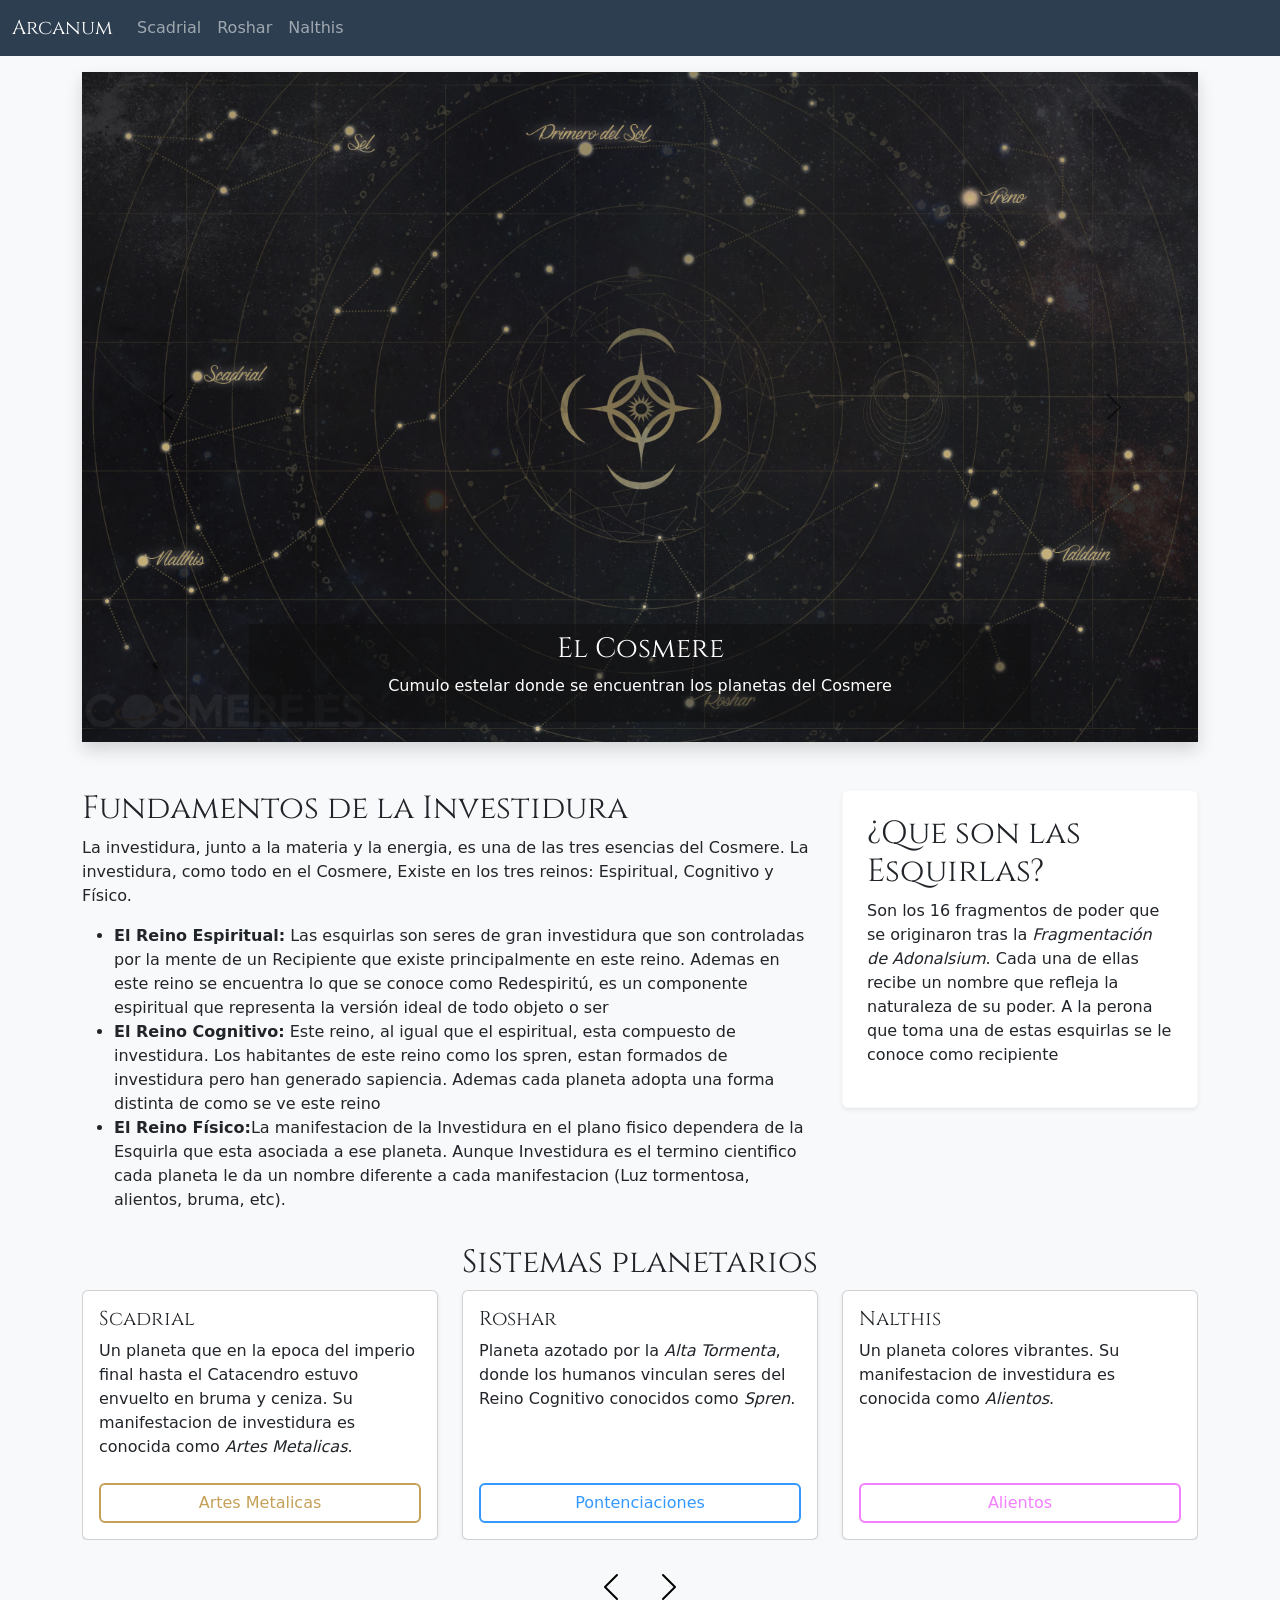
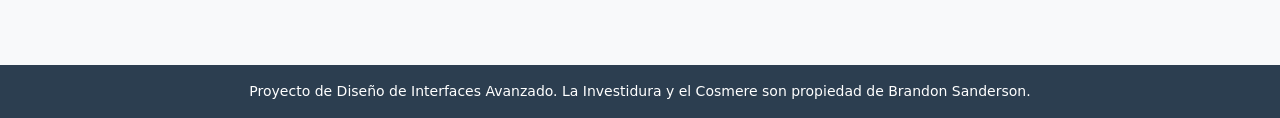
==== index.html @ 8ef8e402 "reestructuracion y descarga de bootstrap y font en local" ====
<!DOCTYPE html>
<html lang="en">

<head>
    <meta charset="UTF-8">
    <meta name="viewport" content="width=device-width, initial-scale=1.0">
    <title>Bootstrap Site</title>
    <link rel="stylesheet" href="css/bootstrap.min.css">
    <link rel="stylesheet" href="css/style.css">
</head>

<body>
    <nav class="navbar navbar-expand-lg navbar-dark bg-cosmere-dark sticky-top" aria-label="Third navbar example">
        <div class="container-fluid"> <a class="navbar-brand font-cinzel" href="#">Arcanum</a>
            <button class="navbar-toggler collapsed" type="button" data-bs-toggle="collapse" data-bs-target="#navbars"
                aria-controls="navbars" aria-expanded="false" aria-label="Toggle navigation">
                <span class="navbar-toggler-icon"></span>
            </button>
            <div class="navbar-collapse collapse" id="navbars">
                <ul class="navbar-nav me-auto mb-2 mb-sm-0">
                    <li class="nav-item"> <a class="nav-link" href="scadrial.html" id="link-scadrial">Scadrial</a> </li>
                    <li class="nav-item"> <a class="nav-link" href="#" id="link-roshar">Roshar</a> </li>
                    <li class="nav-item"> <a class="nav-link" href="#" id="link-nalthis">Nalthis</a> </li>
                </ul>
            </div>
        </div>
    </nav>

    <div class="container mb-5 mt-3">
        <div id="slider1" class="carousel slide shadow carousel-fade" data-bs-ride="carousel">

            <div class="carousel-inner">
                <div class="carousel-item active">
                    <img src="/img/Constelaciones-mundos-cosmere.jpg" class="d-block w-100"
                        alt="Constelaciones de los mundos del Cosmere.">
                    <div class="carousel-caption d-none d-sm-block p-2">
                        <h3 class="font-cinzel">El Cosmere</h3>
                        <p>Cumulo estelar donde se encuentran los planetas del Cosmere</p>
                    </div>
                </div>
                <div class="carousel-item">
                    <img src="/img/Fragmentacion.png" class="d-block w-100" alt="La Fragmentacion de adonalsium.">
                    <div class="carousel-caption d-none d-sm-block p-2">
                        <h3 class="font-cinzel">La Fragmentación</h3>
                        <p>Las 16 esquirlas de Adonalsium</p>
                    </div>
                </div>
            </div>
            <button class="carousel-control-prev" type="button" data-bs-target="#slider1" data-bs-slide="prev">
                <span class="carousel-control-prev-icon" aria-hidden="true"></span>
            </button>

            <button class="carousel-control-next" type="button" data-bs-target="#slider1" data-bs-slide="next">
                <span class="carousel-control-next-icon" aria-hidden="true"></span>
            </button>
        </div>
    </div>

    <div class="container">
        <div class="row">
            <div class="Investidura col-lg-8 col-md-12 col-sm-12">
                <h2 class="font-cinzel">Fundamentos de la Investidura</h2>
                <p>La investidura, junto a la materia y la energia, es una de las tres esencias del Cosmere.
                    La investidura, como todo en el Cosmere, Existe en los tres reinos: Espiritual, Cognitivo y Físico.
                </p>
                <ul>
                    <li><strong>El Reino Espiritual:</strong> Las esquirlas son seres de gran investidura que son
                        controladas
                        por la mente de un Recipiente que existe principalmente en este reino. Ademas en este reino se
                        encuentra
                        lo que se conoce como Redespiritú, es un componente espiritual que representa la versión ideal
                        de
                        todo
                        objeto o ser</li>
                    <li><strong>El Reino Cognitivo:</strong> Este reino, al igual que el espiritual, esta compuesto de
                        investidura. Los habitantes de este reino como los spren, estan formados de investidura pero han
                        generado sapiencia. Ademas cada planeta adopta una forma distinta de como se ve este reino</li>
                    <li><strong>El Reino Físico:</strong>La manifestacion de la Investidura en el plano fisico dependera
                        de
                        la
                        Esquirla que esta asociada a ese planeta.
                        Aunque Investidura es el termino cientifico cada planeta le da un nombre diferente a cada
                        manifestacion
                        (Luz tormentosa, alientos, bruma, etc).</li>
                </ul>
            </div>
            <div class="Esquirlas col-lg-4 col-md-12 col-sm-12">
                <div class="p-4 bg-white rounded shadow-sm border border-light">
                    <h2 class="font-cinzel">¿Que son las Esquirlas?</h2>
                    <p>Son los 16 fragmentos de poder que se originaron tras la <em>Fragmentación de Adonalsium</em>.
                        Cada una de ellas recibe un nombre que refleja la naturaleza de su poder. A la perona que toma
                        una de estas esquirlas se le conoce como recipiente</p>
                </div>
            </div>
        </div>
    </div>
    <div class="container mt-3">
        <h2 class="font-cinzel d-flex justify-content-center">Sistemas planetarios</h2>

        <div id="slider2" class="carousel carousel-fade d-none d-md-block" data-bs-interval="false">


            <div class="carousel-inner">
                <div class="carousel-item active">
                    <div class="row">
                        <div class="col-4">
                            <div class="card h-100 shadow-sm">
                                <div class="card-body">
                                    <h5 class="card-title font-cinzel">Scadrial</h5>
                                    <p class="card-text">Un planeta que en la epoca del imperio final hasta el
                                        Catacendro estuvo envuelto en bruma y ceniza. Su manifestacion de
                                        investidura es conocida como <em>Artes Metalicas</em>.</p>
                                </div>
                                <div class="card-footer bg-transparent border-top-0 pb-3">
                                    <a href="scadrial.html" class="btn btn-scadrial-outline w-100">Artes Metalicas</a>
                                </div>
                            </div>
                        </div>
                        <div class="col-4">
                            <div class="card h-100 shadow-sm">
                                <div class="card-body">
                                    <h5 class="card-title font-cinzel">Roshar</h5>
                                    <p class="card-text">Planeta azotado por la <em>Alta Tormenta</em>, donde los
                                        humanos vinculan seres del Reino Cognitivo conocidos como <em>Spren</em>.
                                    </p>
                                </div>
                                <div class="card-footer bg-transparent border-top-0 pb-3">
                                    <a href="#" class="btn btn-roshar-outline w-100">Pontenciaciones</a>
                                </div>
                            </div>
                        </div>
                        <div class="col-4">
                            <div class="card h-100 shadow-sm">
                                <div class="card-body">
                                    <h5 class="card-title font-cinzel">Nalthis</h5>
                                    <p class="card-text">Un planeta colores vibrantes. Su manifestacion de
                                        investidura es conocida como <em>Alientos</em>.</p>
                                </div>
                                <div class="card-footer bg-transparent border-top-0 pb-3">
                                    <a href="#" class="btn btn-nalthis-outline w-100"><span>Alientos</span></a>
                                </div>
                            </div>
                        </div>
                    </div>
                </div>
            </div>
        </div>

        <div class="d-md-flex d-none justify-content-center mt-4 mb-3">
            <button class="btn mr-2" type="button" data-bs-target="#slider2" data-bs-slide="prev">
                <span class="carousel-control-prev-icon" aria-hidden="true"></span>
            </button>
            <button class="btn ml-2" type="button" data-bs-target="#slider2" data-bs-slide="next">
                <span class="carousel-control-next-icon" aria-hidden="true"></span>
            </button>
        </div>

        <div id="slider3" class="carousel carousel-fade d-md-none d-block" data-bs-interval="false">


            <div class="carousel-inner">
                <div class="carousel-item active">
                    <div class="row">
                        <div class="col-12">
                            <div class="card h-100 shadow-sm">
                                <div class="card-body card-body-planetas">
                                    <h5 class="card-title font-cinzel">Scadrial</h5>
                                    <p class="card-text">Un planeta que en la epoca del imperio final hasta el
                                        Catacendro estuvo envuelto en bruma y ceniza. Su manifestacion de
                                        investidura es conocida como <em>Artes Metalicas</em>.</p>
                                </div>
                                <div class="card-footer bg-transparent border-top-0 pb-3">
                                    <a href="scadrial.html" class="btn btn-scadrial-outline w-100">Artes Metalicas</a>
                                </div>
                            </div>
                        </div>
                    </div>
                </div>
                <div class="carousel-item">
                    <div class="row">
                        <div class="col-12">
                            <div class="card h-100 shadow-sm">
                                <div class="card-body card-body-planetas">
                                    <h5 class="card-title font-cinzel">Nalthis</h5>
                                    <p class="card-text">Un planeta colores vibrantes. Su manifestacion de
                                        investidura es conocida como <em>Alientos</em>.</p>
                                </div>
                                <div class="card-footer bg-transparent border-top-0 pb-3">
                                    <a href="#" class="btn btn-nalthis-outline w-100"><span>Alientos</span></a>
                                </div>
                            </div>
                        </div>
                    </div>
                </div>
                <div class="carousel-item">
                    <div class="row">
                        <div class="col-12">
                            <div class="card h-100 shadow-sm">
                                <div class="card-body card-body-planetas">
                                    <h5 class="card-title font-cinzel">Roshar</h5>
                                    <p class="card-text">Planeta azotado por la <em>Alta Tormenta</em>, donde los
                                        humanos vinculan seres del Reino Cognitivo conocidos como <em>Spren</em>.
                                    </p>
                                </div>
                                <div class="card-footer bg-transparent border-top-0 pb-3">
                                    <a href="#" class="btn btn-roshar-outline w-100">Pontenciaciones</a>
                                </div>
                            </div>
                        </div>
                    </div>
                </div>
            </div>

        </div>
        <div class="d-flex d-md-none justify-content-center mt-4 mb-3">
            <button class="btn mr-2" type="button" data-bs-target="#slider3" data-bs-slide="prev">
                <span class="carousel-control-prev-icon" aria-hidden="true"></span>
                <span class="visually-hidden">Anterior</span>
            </button>
            <button class="btn ml-2" type="button" data-bs-target="#slider3" data-bs-slide="next">
                <span class="carousel-control-next-icon" aria-hidden="true"></span>
                <span class="visually-hidden">Siguiente</span>
            </button>
        </div>
    </div>



    <script src="js/bootstrap.bundle.min.js"></script>
</body>
<footer class="bg-cosmere-dark text-white text-center py-3 mt-5">
    <div class="container">
        <p class="mb-0 small">Proyecto de Diseño de Interfaces Avanzado. La Investidura y el Cosmere son propiedad de
            Brandon Sanderson.</p>
    </div>
</footer>

</html>
---- css/style.css ----
:root{
    --bg-dark-void: #050811; /* Fondo muy oscuro, como la noche en Scadrial */
    --bg-panel: #111a2e;     /* Azul profundo para el contenedor */
    --text-main: #e0e6ed;    /* Gris claro para legibilidad en textos largos */
    --gold-metal: #C5A059;   /* Dorado cobrizo apagado */
    --copper-metal: #b87333; /* Color cobre */
    --steel-blue: #5bc0be;
    --roshar-stormlight: #3399ff;
    --bg-body: #f8f9fa;
    --nalthis: #F47FFF;
    --cosmere-dark: #2C3E50;
}

@font-face {
    font-family: 'CinzelLocal'; /* Le damos un nombre interno */
    src: url('fonts/Cinzel-Regular.ttf') format('truetype');
    font-weight: normal;
    font-style: normal;
}

/* Declarar Cinzel Negrita (Bold) */
@font-face {
    font-family: 'CinzelLocal';
    src: url('fonts/Cinzel-Bold.ttf') format('truetype');
    font-weight: bold;
    font-style: normal;
}

.font-cinzel {
    font-family: 'CinzelLocal';
}

.navbar-nav .nav-link:hover {
    transition: all 0.4s ease;
    background-color: rgba(255, 255, 255, 0.1) !important;
    /* Un fondo suave para resaltar */
    border-radius: 5px;
}

.carousel-control-next-icon,
.carousel-control-prev-icon {
    filter: invert(1); /* Invierte los colores (de blanco a negro) */
}

button:focus,
button:active,
.btn:focus,
.btn:active {
    outline: none !important;
    box-shadow: none !important;
}

.bg-cosmere-dark {
    background: var(--cosmere-dark);
}

.color-cosmere-dark {
    color: var(--cosmere-dark)
}

body {
    background: var(--bg-body);
}

/* Hover específico para Scadrial (Azul metálico) */
#link-scadrial:hover {
    color: var(--gold-metal) !important;

}

/* Hover específico para Roshar (Rojo tormenta) */
#link-roshar:hover {
    color: var(--roshar-stormlight) !important;

}

/* Hover específico para Nalthis (Multicolor/Arcoíris) */
#link-nalthis:hover {
    color: var(--nalthis) !important;

}

.btn-scadrial-outline {
    border: 2px solid var(--gold-metal);
    color: var(--gold-metal);
}

.btn-roshar-outline {
    border: 2px solid var(--roshar-stormlight);
    color: var(--roshar-stormlight);
}

.btn-nalthis-outline {
    /* 1. Definimos un borde sólido pero transparente */
    border: 2px solid var(--nalthis);
    color: var(--nalthis)
}

.btn-scadrial-outline:hover {
    background: var(--gold-metal);
    color: var(--text-main);
}

.btn-roshar-outline:hover {
    background: var(--roshar-stormlight);
    color: var(--text-main);
}

.btn-nalthis-outline:hover {
    background: var(--nalthis);
    color: var(--text-main);
}

.carousel-caption {
    background: rgba(15, 15, 15, 0.5);
}

.card-body-planetas{
    min-height: 160px;
}

.h1-scadrial, .h2-scadrial, .h3-scadrial {
    font-family: 'Cinzel', serif;
    color: var(--gold-metal);
    text-transform: uppercase;
    letter-spacing: 2px;
    position: relative;
    padding-bottom: 15px;
    display: flex;
    justify-content: center;
    text-align: center;
}

.h1-scadrial::after, .h2-scadrial::after {
    content: "";
    position: absolute;
    bottom: 0;
    width: 50%; /* Se adapta a la pantalla */
    max-width: 300px; /* Pero no crece infinitamente */
    height: 2px; /* Más fino, más elegante */
    background: linear-gradient(90deg, transparent, var(--copper-metal), transparent); /* Efecto difuminado */
}

.rueda-wrapper {
    position: relative;
    max-width: 500px; /* Límite para que no sea gigante en PC */
    width: 100%; /* Ajuste perfecto en móviles */
    margin: auto;
}

.rueda-bg {
    display: block;
    width: 100%;
    height: auto;
    filter: drop-shadow(0px 0px 15px rgba(197, 160, 89, 0.15)); /* Ligero resplandor a la imagen */
}

.svg-interactiva {
    position: absolute;
    top: 0;
    left: 0;
    width: 100%;
    height: 100%;
}

/* Piezas interactivas del SVG */
.metal-path {
    fill: rgba(255, 255, 255, 0);
    stroke: transparent;
    stroke-width: 2;
    cursor: pointer;
    transition: all 0.4s ease; /* Transición más fluida */
}

.metal-path:hover {
    fill: rgba(197, 160, 89, 0.2); /* Brillo con el nuevo color oro */
    stroke: var(--gold-metal);
}

.metal-path.active {
    fill: rgba(197, 160, 89, 0.4);
    stroke: var(--gold-metal);
    filter: drop-shadow(0px 0px 8px var(--gold-metal)); /* El metal activo brilla */
}

/* Tarjeta de Información Personalizada (Reemplaza a Bootstrap) */
.info-metal-card {
    background: rgba(10, 15, 30, 0.8);
    border: 1px solid rgba(197, 160, 89, 0.3);
    border-radius: 8px;
    padding: 30px;
    margin: 40px auto;
    max-width: 600px;
    box-shadow: inset 0 0 20px rgba(0, 0, 0, 0.5), 0 5px 15px rgba(0, 0, 0, 0.3);
    backdrop-filter: blur(5px); /* Efecto cristal oscuro */
    transition: all 0.3s ease;
}

.info-metal-card #metal-nombre {
    color: var(--gold-metal);
    font-size: 1.8rem;
}

.info-metal-card #metal-descripcion {
    font-size: 1.15rem;
    color: #e0e6ed;
    font-style: italic; /* Un toque de "libro de registro" */
    text-align: center;
}

.divisor-oro {
    height: 1px;
    width: 80%;
    margin: 15px auto;
    background: linear-gradient(90deg, transparent, rgba(197, 160, 89, 0.5), transparent);
}
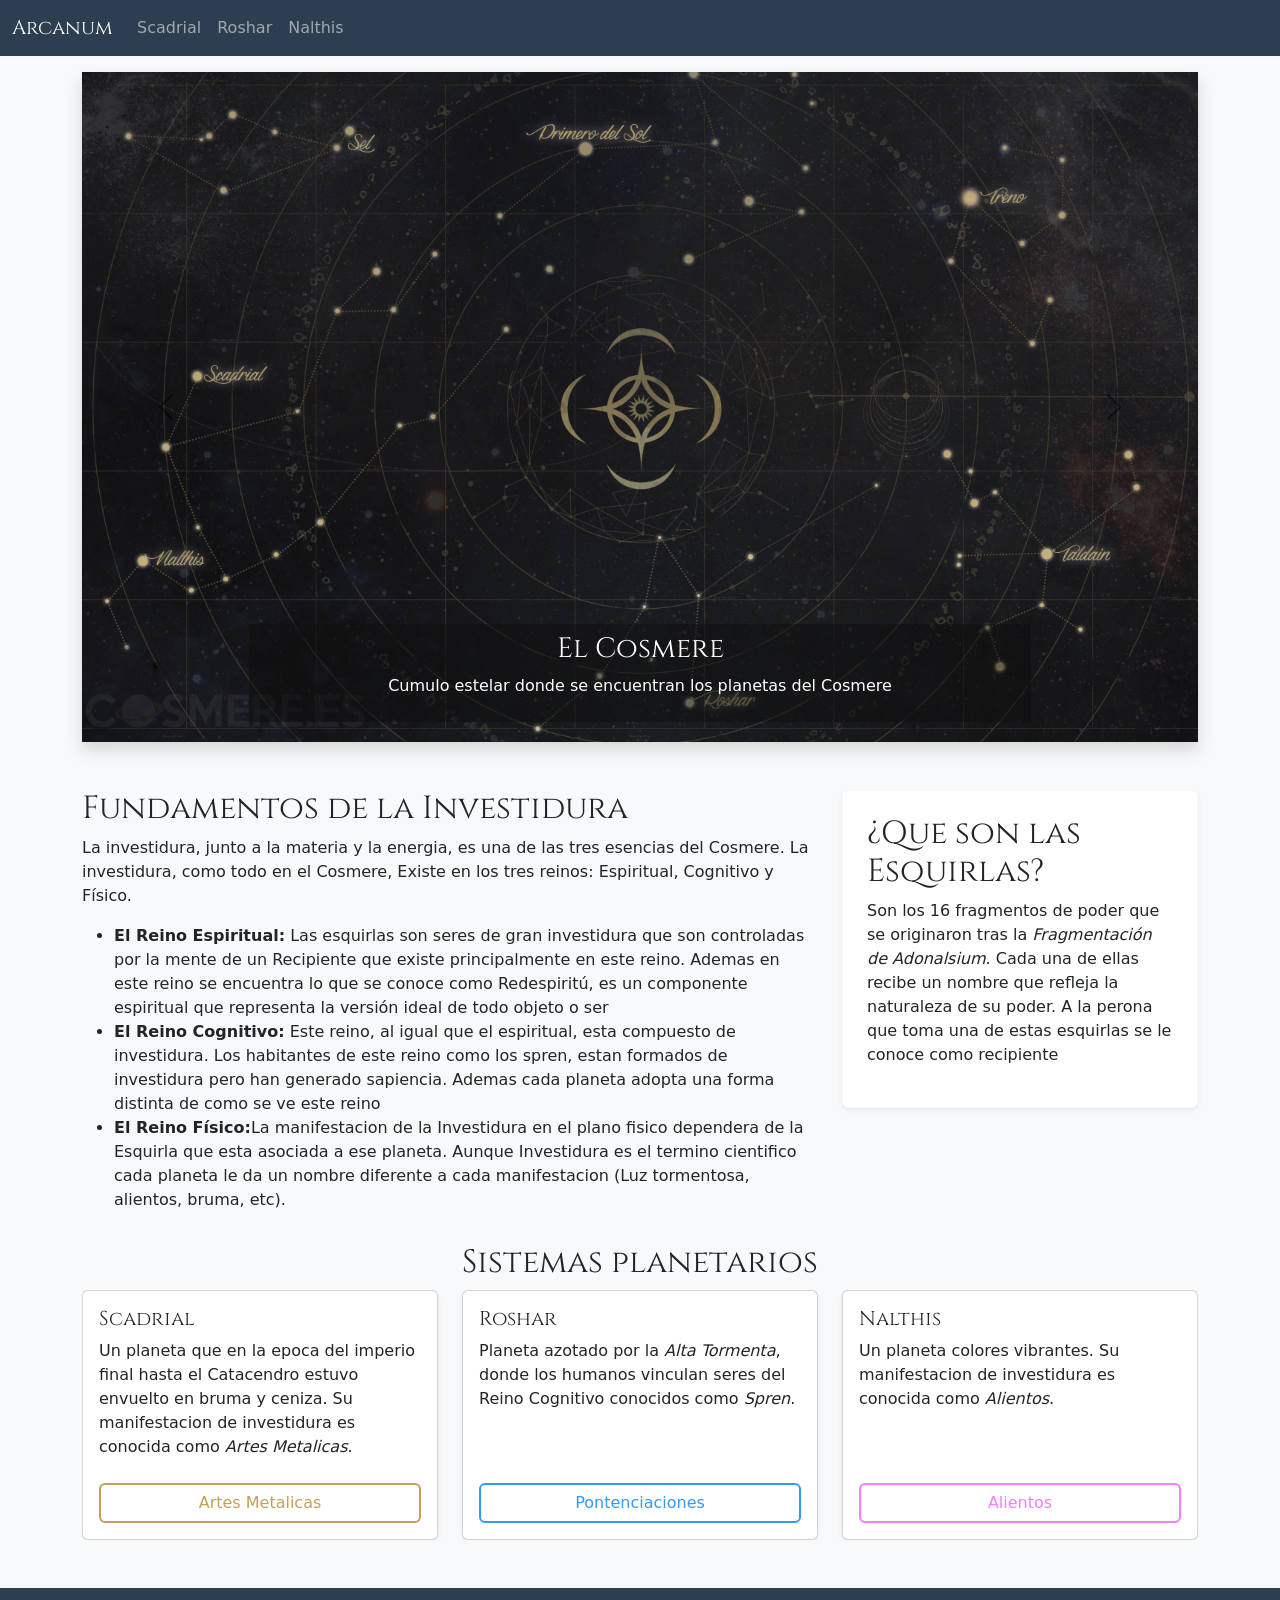
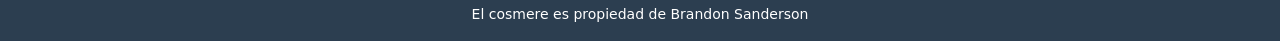
==== commit 93519cfd: "finalizar scadrial, nalthis completo, primeros avances roshar" ====
--- a/index.html
+++ b/index.html
@@ -20,7 +20,7 @@
                 <ul class="navbar-nav me-auto mb-2 mb-sm-0">
                     <li class="nav-item"> <a class="nav-link" href="scadrial.html" id="link-scadrial">Scadrial</a> </li>
                     <li class="nav-item"> <a class="nav-link" href="#" id="link-roshar">Roshar</a> </li>
-                    <li class="nav-item"> <a class="nav-link" href="#" id="link-nalthis">Nalthis</a> </li>
+                    <li class="nav-item"> <a class="nav-link" href="nalthis.html" id="link-nalthis">Nalthis</a> </li>
                 </ul>
             </div>
         </div>
@@ -31,7 +31,7 @@
 
             <div class="carousel-inner">
                 <div class="carousel-item active">
-                    <img src="/img/Constelaciones-mundos-cosmere.jpg" class="d-block w-100"
+                    <img src="img/Constelaciones-mundos-cosmere.jpg" class="d-block w-100"
                         alt="Constelaciones de los mundos del Cosmere.">
                     <div class="carousel-caption d-none d-sm-block p-2">
                         <h3 class="font-cinzel">El Cosmere</h3>
@@ -39,7 +39,7 @@
                     </div>
                 </div>
                 <div class="carousel-item">
-                    <img src="/img/Fragmentacion.png" class="d-block w-100" alt="La Fragmentacion de adonalsium.">
+                    <img src="img/Fragmentacion.png" class="d-block w-100" alt="La Fragmentacion de adonalsium.">
                     <div class="carousel-caption d-none d-sm-block p-2">
                         <h3 class="font-cinzel">La Fragmentación</h3>
                         <p>Las 16 esquirlas de Adonalsium</p>
@@ -137,24 +137,14 @@
                                         investidura es conocida como <em>Alientos</em>.</p>
                                 </div>
                                 <div class="card-footer bg-transparent border-top-0 pb-3">
-                                    <a href="#" class="btn btn-nalthis-outline w-100"><span>Alientos</span></a>
-                                </div>
-                            </div>
-                        </div>
-                    </div>
-                </div>
-            </div>
-        </div>
-
-        <div class="d-md-flex d-none justify-content-center mt-4 mb-3">
-            <button class="btn mr-2" type="button" data-bs-target="#slider2" data-bs-slide="prev">
-                <span class="carousel-control-prev-icon" aria-hidden="true"></span>
-            </button>
-            <button class="btn ml-2" type="button" data-bs-target="#slider2" data-bs-slide="next">
-                <span class="carousel-control-next-icon" aria-hidden="true"></span>
-            </button>
-        </div>
-
+                                    <a href="nalthis.html" class="btn btn-nalthis-outline w-100"><span>Alientos</span></a>
+                                </div>
+                            </div>
+                        </div>
+                    </div>
+                </div>
+            </div>
+        </div>
         <div id="slider3" class="carousel carousel-fade d-md-none d-block" data-bs-interval="false">
 
 
@@ -230,8 +220,7 @@
 </body>
 <footer class="bg-cosmere-dark text-white text-center py-3 mt-5">
     <div class="container">
-        <p class="mb-0 small">Proyecto de Diseño de Interfaces Avanzado. La Investidura y el Cosmere son propiedad de
-            Brandon Sanderson.</p>
+        <p class="mb-0 small">El cosmere es propiedad de Brandon Sanderson</p>
     </div>
 </footer>
 
--- a/css/style.css
+++ b/css/style.css
@@ -1,24 +1,23 @@
 :root{
-    --bg-dark-void: #050811; /* Fondo muy oscuro, como la noche en Scadrial */
-    --bg-panel: #111a2e;     /* Azul profundo para el contenedor */
-    --text-main: #e0e6ed;    /* Gris claro para legibilidad en textos largos */
-    --gold-metal: #C5A059;   /* Dorado cobrizo apagado */
-    --copper-metal: #b87333; /* Color cobre */
+    --bg-dark-void: #050811;
+    --bg-panel: #111a2e;
+    --gold-metal: #C5A059;
+    --copper-metal: #b87333;
     --steel-blue: #5bc0be;
     --roshar-stormlight: #3399ff;
     --bg-body: #f8f9fa;
-    --nalthis: #F47FFF;
+    --hx-nalthis: #F47FFF;
+    --sub-nalthis: #cd42da;
     --cosmere-dark: #2C3E50;
 }
 
 @font-face {
-    font-family: 'CinzelLocal'; /* Le damos un nombre interno */
+    font-family: 'CinzelLocal';
     src: url('fonts/Cinzel-Regular.ttf') format('truetype');
     font-weight: normal;
     font-style: normal;
 }
 
-/* Declarar Cinzel Negrita (Bold) */
 @font-face {
     font-family: 'CinzelLocal';
     src: url('fonts/Cinzel-Bold.ttf') format('truetype');
@@ -33,13 +32,12 @@
 .navbar-nav .nav-link:hover {
     transition: all 0.4s ease;
     background-color: rgba(255, 255, 255, 0.1) !important;
-    /* Un fondo suave para resaltar */
     border-radius: 5px;
 }
 
 .carousel-control-next-icon,
 .carousel-control-prev-icon {
-    filter: invert(1); /* Invierte los colores (de blanco a negro) */
+    filter: invert(1); 
 }
 
 button:focus,
@@ -62,21 +60,21 @@
     background: var(--bg-body);
 }
 
-/* Hover específico para Scadrial (Azul metálico) */
+
 #link-scadrial:hover {
     color: var(--gold-metal) !important;
 
 }
 
-/* Hover específico para Roshar (Rojo tormenta) */
+
 #link-roshar:hover {
     color: var(--roshar-stormlight) !important;
 
 }
 
-/* Hover específico para Nalthis (Multicolor/Arcoíris) */
+
 #link-nalthis:hover {
-    color: var(--nalthis) !important;
+    color: var(--hx-nalthis) !important;
 
 }
 
@@ -91,9 +89,8 @@
 }
 
 .btn-nalthis-outline {
-    /* 1. Definimos un borde sólido pero transparente */
-    border: 2px solid var(--nalthis);
-    color: var(--nalthis)
+    border: 2px solid var(--hx-nalthis);
+    color: var(--hx-nalthis)
 }
 
 .btn-scadrial-outline:hover {
@@ -107,7 +104,7 @@
 }
 
 .btn-nalthis-outline:hover {
-    background: var(--nalthis);
+    background: var(--hx-nalthis);
     color: var(--text-main);
 }
 
@@ -119,98 +116,3 @@
     min-height: 160px;
 }
 
-.h1-scadrial, .h2-scadrial, .h3-scadrial {
-    font-family: 'Cinzel', serif;
-    color: var(--gold-metal);
-    text-transform: uppercase;
-    letter-spacing: 2px;
-    position: relative;
-    padding-bottom: 15px;
-    display: flex;
-    justify-content: center;
-    text-align: center;
-}
-
-.h1-scadrial::after, .h2-scadrial::after {
-    content: "";
-    position: absolute;
-    bottom: 0;
-    width: 50%; /* Se adapta a la pantalla */
-    max-width: 300px; /* Pero no crece infinitamente */
-    height: 2px; /* Más fino, más elegante */
-    background: linear-gradient(90deg, transparent, var(--copper-metal), transparent); /* Efecto difuminado */
-}
-
-.rueda-wrapper {
-    position: relative;
-    max-width: 500px; /* Límite para que no sea gigante en PC */
-    width: 100%; /* Ajuste perfecto en móviles */
-    margin: auto;
-}
-
-.rueda-bg {
-    display: block;
-    width: 100%;
-    height: auto;
-    filter: drop-shadow(0px 0px 15px rgba(197, 160, 89, 0.15)); /* Ligero resplandor a la imagen */
-}
-
-.svg-interactiva {
-    position: absolute;
-    top: 0;
-    left: 0;
-    width: 100%;
-    height: 100%;
-}
-
-/* Piezas interactivas del SVG */
-.metal-path {
-    fill: rgba(255, 255, 255, 0);
-    stroke: transparent;
-    stroke-width: 2;
-    cursor: pointer;
-    transition: all 0.4s ease; /* Transición más fluida */
-}
-
-.metal-path:hover {
-    fill: rgba(197, 160, 89, 0.2); /* Brillo con el nuevo color oro */
-    stroke: var(--gold-metal);
-}
-
-.metal-path.active {
-    fill: rgba(197, 160, 89, 0.4);
-    stroke: var(--gold-metal);
-    filter: drop-shadow(0px 0px 8px var(--gold-metal)); /* El metal activo brilla */
-}
-
-/* Tarjeta de Información Personalizada (Reemplaza a Bootstrap) */
-.info-metal-card {
-    background: rgba(10, 15, 30, 0.8);
-    border: 1px solid rgba(197, 160, 89, 0.3);
-    border-radius: 8px;
-    padding: 30px;
-    margin: 40px auto;
-    max-width: 600px;
-    box-shadow: inset 0 0 20px rgba(0, 0, 0, 0.5), 0 5px 15px rgba(0, 0, 0, 0.3);
-    backdrop-filter: blur(5px); /* Efecto cristal oscuro */
-    transition: all 0.3s ease;
-}
-
-.info-metal-card #metal-nombre {
-    color: var(--gold-metal);
-    font-size: 1.8rem;
-}
-
-.info-metal-card #metal-descripcion {
-    font-size: 1.15rem;
-    color: #e0e6ed;
-    font-style: italic; /* Un toque de "libro de registro" */
-    text-align: center;
-}
-
-.divisor-oro {
-    height: 1px;
-    width: 80%;
-    margin: 15px auto;
-    background: linear-gradient(90deg, transparent, rgba(197, 160, 89, 0.5), transparent);
-}
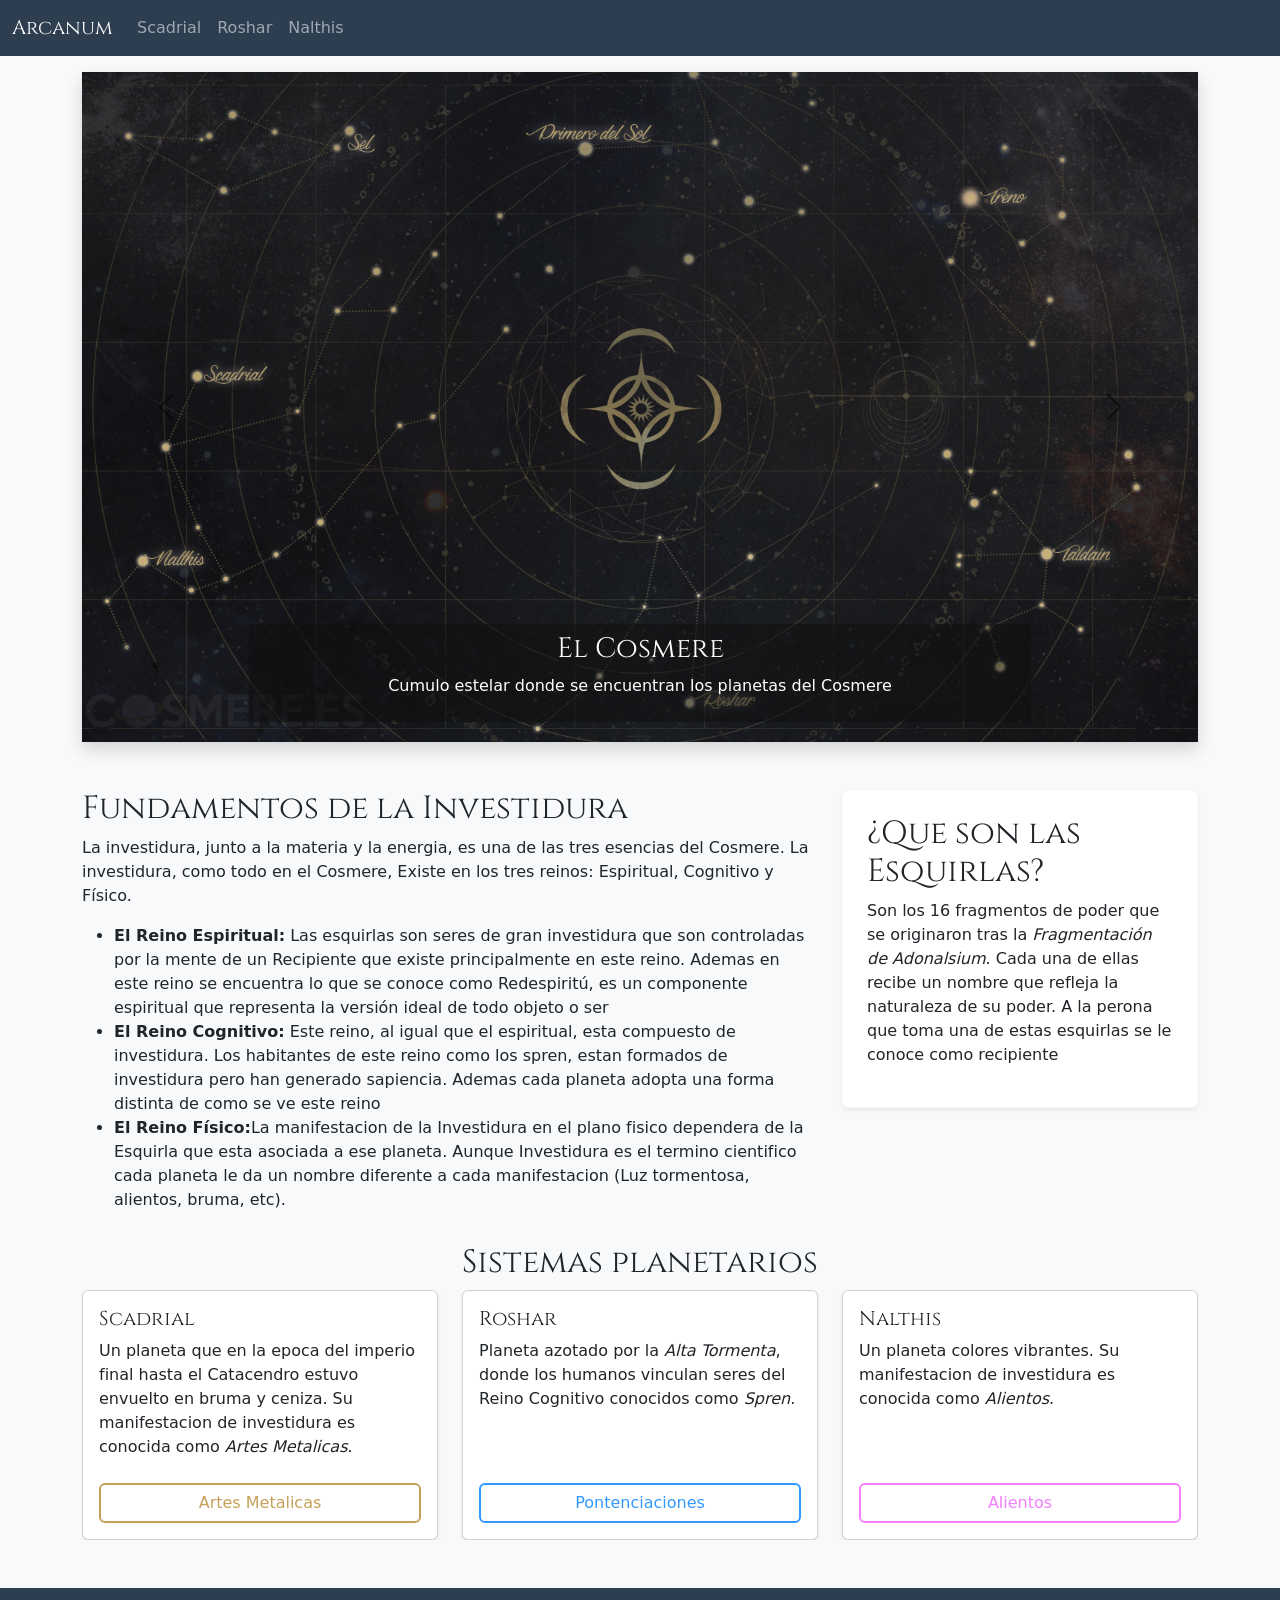
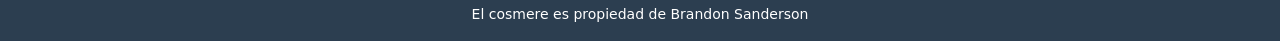
==== commit 07ca83b4: "Fin pagina web" ====
--- a/index.html
+++ b/index.html
@@ -1,5 +1,5 @@
 <!DOCTYPE html>
-<html lang="en">
+<html lang="es">
 
 <head>
     <meta charset="UTF-8">
@@ -19,7 +19,7 @@
             <div class="navbar-collapse collapse" id="navbars">
                 <ul class="navbar-nav me-auto mb-2 mb-sm-0">
                     <li class="nav-item"> <a class="nav-link" href="scadrial.html" id="link-scadrial">Scadrial</a> </li>
-                    <li class="nav-item"> <a class="nav-link" href="#" id="link-roshar">Roshar</a> </li>
+                    <li class="nav-item"> <a class="nav-link" href="roshar.html" id="link-roshar">Roshar</a> </li>
                     <li class="nav-item"> <a class="nav-link" href="nalthis.html" id="link-nalthis">Nalthis</a> </li>
                 </ul>
             </div>
@@ -176,7 +176,7 @@
                                         investidura es conocida como <em>Alientos</em>.</p>
                                 </div>
                                 <div class="card-footer bg-transparent border-top-0 pb-3">
-                                    <a href="#" class="btn btn-nalthis-outline w-100"><span>Alientos</span></a>
+                                    <a href="nalthis.html" class="btn btn-nalthis-outline w-100"><span>Alientos</span></a>
                                 </div>
                             </div>
                         </div>
@@ -193,7 +193,7 @@
                                     </p>
                                 </div>
                                 <div class="card-footer bg-transparent border-top-0 pb-3">
-                                    <a href="#" class="btn btn-roshar-outline w-100">Pontenciaciones</a>
+                                    <a href="roshar.html" class="btn btn-roshar-outline w-100">Pontenciaciones</a>
                                 </div>
                             </div>
                         </div>
--- a/css/style.css
+++ b/css/style.css
@@ -5,6 +5,7 @@
     --copper-metal: #b87333;
     --steel-blue: #5bc0be;
     --roshar-stormlight: #3399ff;
+    --roshar-stormlight-dark: #136cc5;
     --bg-body: #f8f9fa;
     --hx-nalthis: #F47FFF;
     --sub-nalthis: #cd42da;
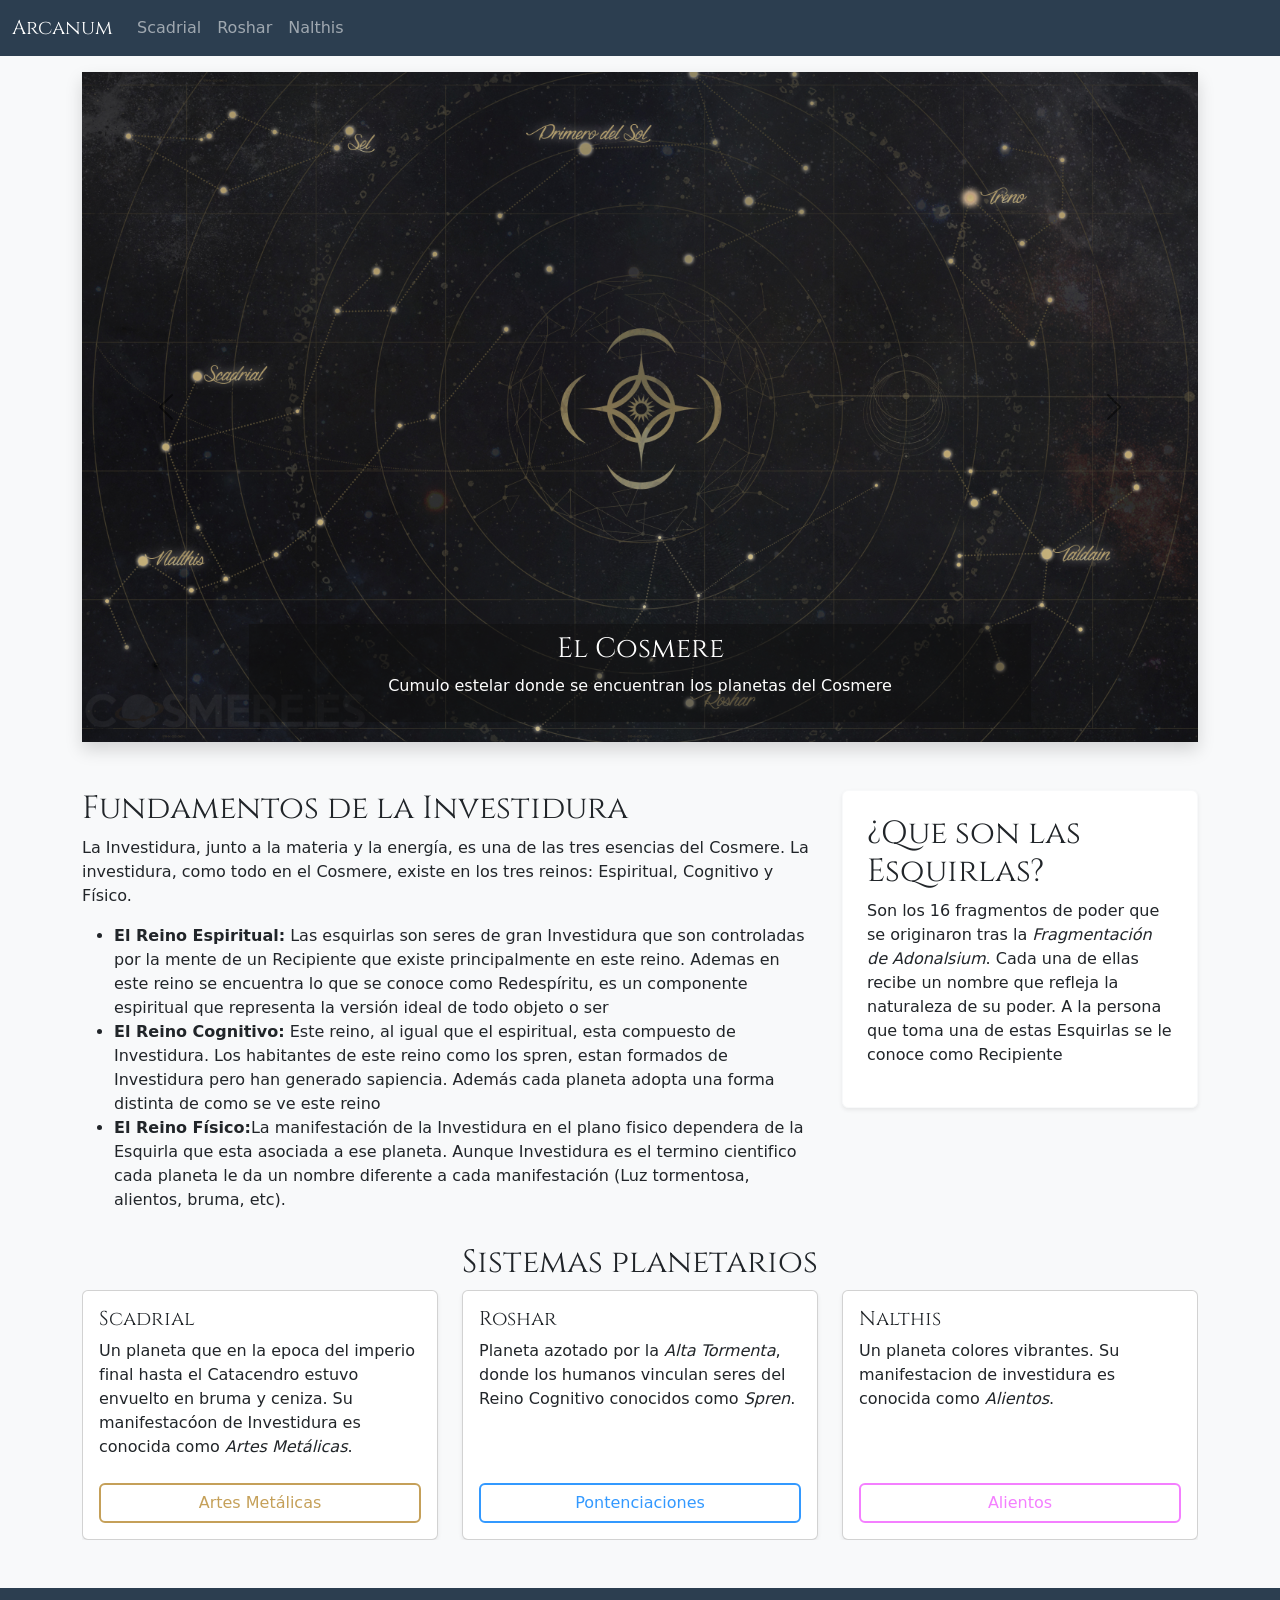
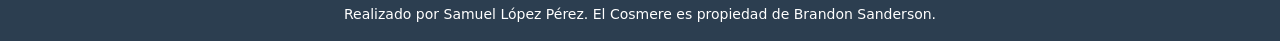
==== commit 288f8378: "arreglos finales" ====
--- a/index.html
+++ b/index.html
@@ -60,27 +60,27 @@
         <div class="row">
             <div class="Investidura col-lg-8 col-md-12 col-sm-12">
                 <h2 class="font-cinzel">Fundamentos de la Investidura</h2>
-                <p>La investidura, junto a la materia y la energia, es una de las tres esencias del Cosmere.
-                    La investidura, como todo en el Cosmere, Existe en los tres reinos: Espiritual, Cognitivo y Físico.
+                <p>La Investidura, junto a la materia y la energía, es una de las tres esencias del Cosmere.
+                    La investidura, como todo en el Cosmere, existe en los tres reinos: Espiritual, Cognitivo y Físico.
                 </p>
                 <ul>
-                    <li><strong>El Reino Espiritual:</strong> Las esquirlas son seres de gran investidura que son
+                    <li><strong>El Reino Espiritual:</strong> Las esquirlas son seres de gran Investidura que son
                         controladas
                         por la mente de un Recipiente que existe principalmente en este reino. Ademas en este reino se
                         encuentra
-                        lo que se conoce como Redespiritú, es un componente espiritual que representa la versión ideal
+                        lo que se conoce como Redespíritu, es un componente espiritual que representa la versión ideal
                         de
                         todo
                         objeto o ser</li>
                     <li><strong>El Reino Cognitivo:</strong> Este reino, al igual que el espiritual, esta compuesto de
-                        investidura. Los habitantes de este reino como los spren, estan formados de investidura pero han
-                        generado sapiencia. Ademas cada planeta adopta una forma distinta de como se ve este reino</li>
-                    <li><strong>El Reino Físico:</strong>La manifestacion de la Investidura en el plano fisico dependera
+                        Investidura. Los habitantes de este reino como los spren, estan formados de Investidura pero han
+                        generado sapiencia. Además cada planeta adopta una forma distinta de como se ve este reino</li>
+                    <li><strong>El Reino Físico:</strong>La manifestación de la Investidura en el plano fisico dependera
                         de
                         la
                         Esquirla que esta asociada a ese planeta.
                         Aunque Investidura es el termino cientifico cada planeta le da un nombre diferente a cada
-                        manifestacion
+                        manifestación
                         (Luz tormentosa, alientos, bruma, etc).</li>
                 </ul>
             </div>
@@ -88,8 +88,8 @@
                 <div class="p-4 bg-white rounded shadow-sm border border-light">
                     <h2 class="font-cinzel">¿Que son las Esquirlas?</h2>
                     <p>Son los 16 fragmentos de poder que se originaron tras la <em>Fragmentación de Adonalsium</em>.
-                        Cada una de ellas recibe un nombre que refleja la naturaleza de su poder. A la perona que toma
-                        una de estas esquirlas se le conoce como recipiente</p>
+                        Cada una de ellas recibe un nombre que refleja la naturaleza de su poder. A la persona que toma
+                        una de estas Esquirlas se le conoce como Recipiente</p>
                 </div>
             </div>
         </div>
@@ -108,11 +108,11 @@
                                 <div class="card-body">
                                     <h5 class="card-title font-cinzel">Scadrial</h5>
                                     <p class="card-text">Un planeta que en la epoca del imperio final hasta el
-                                        Catacendro estuvo envuelto en bruma y ceniza. Su manifestacion de
-                                        investidura es conocida como <em>Artes Metalicas</em>.</p>
-                                </div>
-                                <div class="card-footer bg-transparent border-top-0 pb-3">
-                                    <a href="scadrial.html" class="btn btn-scadrial-outline w-100">Artes Metalicas</a>
+                                        Catacendro estuvo envuelto en bruma y ceniza. Su manifestacóon de
+                                        Investidura es conocida como <em>Artes Metálicas</em>.</p>
+                                </div>
+                                <div class="card-footer bg-transparent border-top-0 pb-3">
+                                    <a href="scadrial.html" class="btn btn-scadrial-outline w-100">Artes Metálicas</a>
                                 </div>
                             </div>
                         </div>
@@ -125,7 +125,7 @@
                                     </p>
                                 </div>
                                 <div class="card-footer bg-transparent border-top-0 pb-3">
-                                    <a href="#" class="btn btn-roshar-outline w-100">Pontenciaciones</a>
+                                    <a href="roshar.html" class="btn btn-roshar-outline w-100">Pontenciaciones</a>
                                 </div>
                             </div>
                         </div>
@@ -171,22 +171,6 @@
                         <div class="col-12">
                             <div class="card h-100 shadow-sm">
                                 <div class="card-body card-body-planetas">
-                                    <h5 class="card-title font-cinzel">Nalthis</h5>
-                                    <p class="card-text">Un planeta colores vibrantes. Su manifestacion de
-                                        investidura es conocida como <em>Alientos</em>.</p>
-                                </div>
-                                <div class="card-footer bg-transparent border-top-0 pb-3">
-                                    <a href="nalthis.html" class="btn btn-nalthis-outline w-100"><span>Alientos</span></a>
-                                </div>
-                            </div>
-                        </div>
-                    </div>
-                </div>
-                <div class="carousel-item">
-                    <div class="row">
-                        <div class="col-12">
-                            <div class="card h-100 shadow-sm">
-                                <div class="card-body card-body-planetas">
                                     <h5 class="card-title font-cinzel">Roshar</h5>
                                     <p class="card-text">Planeta azotado por la <em>Alta Tormenta</em>, donde los
                                         humanos vinculan seres del Reino Cognitivo conocidos como <em>Spren</em>.
@@ -199,6 +183,22 @@
                         </div>
                     </div>
                 </div>
+                <div class="carousel-item">
+                    <div class="row">
+                        <div class="col-12">
+                            <div class="card h-100 shadow-sm">
+                                <div class="card-body card-body-planetas">
+                                    <h5 class="card-title font-cinzel">Nalthis</h5>
+                                    <p class="card-text">Un planeta colores vibrantes. Su manifestacion de
+                                        investidura es conocida como <em>Alientos</em>.</p>
+                                </div>
+                                <div class="card-footer bg-transparent border-top-0 pb-3">
+                                    <a href="nalthis.html" class="btn btn-nalthis-outline w-100"><span>Alientos</span></a>
+                                </div>
+                            </div>
+                        </div>
+                    </div>
+                </div>
             </div>
 
         </div>
@@ -220,7 +220,7 @@
 </body>
 <footer class="bg-cosmere-dark text-white text-center py-3 mt-5">
     <div class="container">
-        <p class="mb-0 small">El cosmere es propiedad de Brandon Sanderson</p>
+        <p class="mb-0 small">Realizado por Samuel López Pérez. El Cosmere es propiedad de Brandon Sanderson.</p>
     </div>
 </footer>
 
--- a/css/style.css
+++ b/css/style.css
@@ -1,9 +1,6 @@
 :root{
-    --bg-dark-void: #050811;
-    --bg-panel: #111a2e;
     --gold-metal: #C5A059;
     --copper-metal: #b87333;
-    --steel-blue: #5bc0be;
     --roshar-stormlight: #3399ff;
     --roshar-stormlight-dark: #136cc5;
     --bg-body: #f8f9fa;
